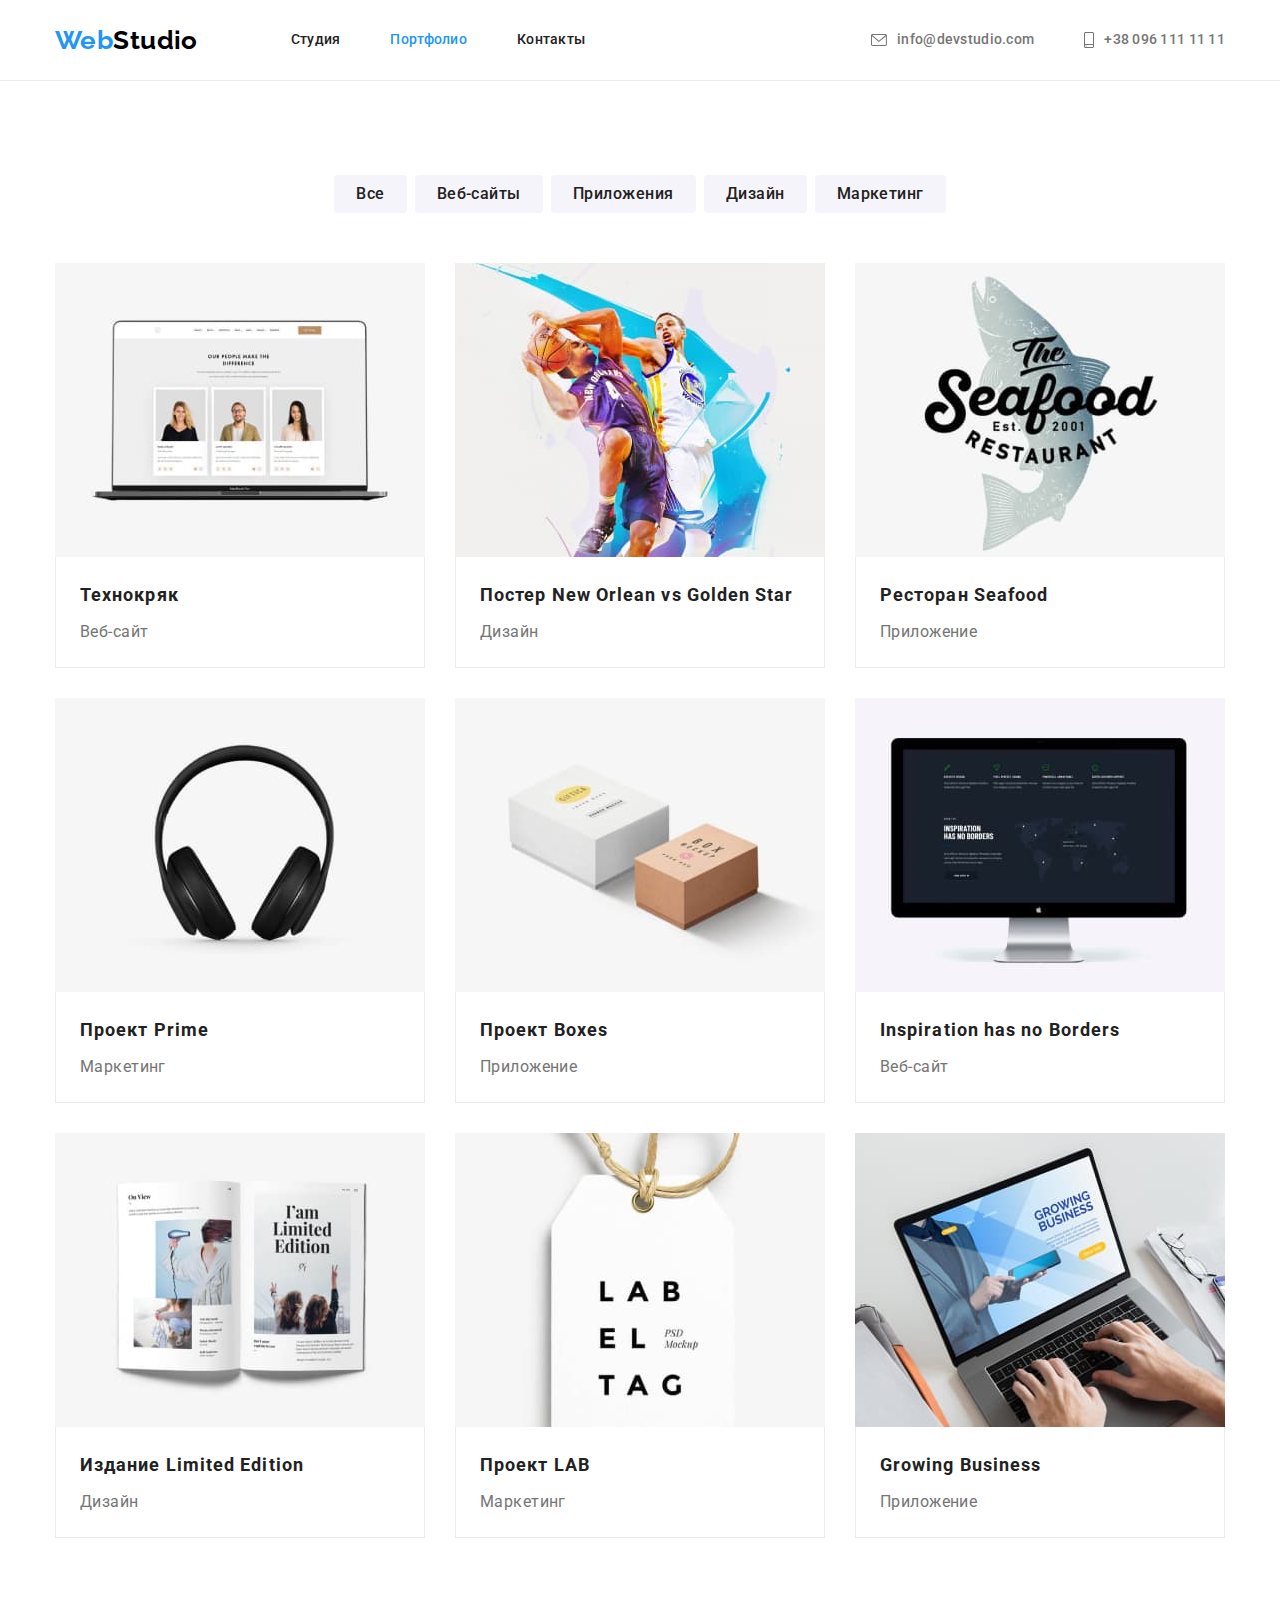
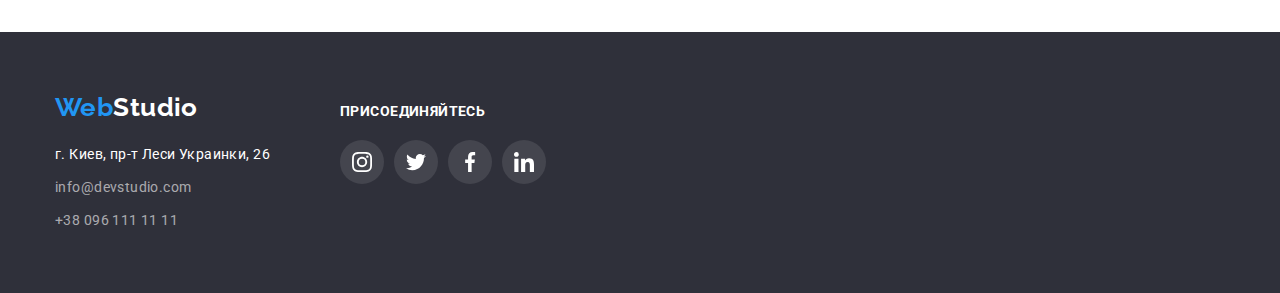
==== portfolio.html @ d5983f6f "copy" ====
<!DOCTYPE html>
<html lang="ru">
  <head>
    <meta charset="UTF-8" />
    <meta http-equiv="X-UA-Compatible" content="IE=edge" />
    <meta name="viewport" content="width=device-width, initial-scale=1.0" />
    <title>Портфолио</title>
    <link
      rel="stylesheet"
      href="https://cdn.jsdelivr.net/npm/modern-normalize@1.1.0/modern-normalize.min.css"
    />
    <link rel="preconnect" href="https://fonts.googleapis.com" />
    <link rel="preconnect" href="https://fonts.gstatic.com" crossorigin />
    <link
      href="https://fonts.googleapis.com/css2?family=Raleway:wght@700&family=Roboto:wght@400;500;700;900&display=swap"
      rel="stylesheet"
    />
    <link rel="stylesheet" href="./css/styles.css" />
  </head>
  <body>
    <header class="header">
      <div class="head-wrapper container">
        <nav class="nav">
          <a class="logo" href="./index.html" lang="en"><span class="logo-web">Web</span>Studio</a>
          <ul class="menu-list list">
            <li class="menu-item">
              <a class="menu-link link" href="./index.html">Студия</a>
            </li>
            <li class="menu-item">
              <a class="menu-link link current" href="./portfolio.html">Портфолио</a>
            </li>
            <li class="menu-item"><a class="menu-link link" href="#">Контакты</a></li>
          </ul>
        </nav>
        <ul class="contact-list list">
          <li class="contact-item">
            <a class="contact-link link" href="mailto:info@devstudio.com"
              ><svg class="contact-link-icon" width="16" height="12">
                <use href="./images/sprite.svg#envelope"></use>
              </svg>
              info@devstudio.com</a
            >
          </li>
          <li class="contact-item">
            <a class="contact-link link" href="tel:+380961111111"
              ><svg class="contact-link-icon" width="10" height="16">
                <use href="./images/sprite.svg#smartphone"></use>
              </svg>
              +38 096 111 11 11</a
            >
          </li>
        </ul>
      </div>
    </header>
    <main>
      <section class="portfolio section">
        <div class="container">
          <h1 class="visually-hidden">Портфолио</h1>
          <ul class="portfolio-btn-list list">
            <li class="btn-list-item"><button class="portfolio-btn" type="button">Все</button></li>
            <li class="btn-list-item">
              <button class="portfolio-btn" type="button">Веб-сайты</button>
            </li>
            <li class="btn-list-item">
              <button class="portfolio-btn" type="button">Приложения</button>
            </li>
            <li class="btn-list-item">
              <button class="portfolio-btn" type="button">Дизайн</button>
            </li>
            <li class="btn-list-item">
              <button class="portfolio-btn" type="button">Маркетинг</button>
            </li>
          </ul>
          <ul class="portfolio-list list">
            <li class="portfolio-list-item">
              <a href="#" class="portfolio-link link"
                ><img
                  class="portfolio-img"
                  src="./images/section-portfolio/portfolio1.jpg"
                  alt="Технокряк"
                  height="294"
                  width="370"
                />
                <div class="portfolio-item-wrapper">
                  <h2 class="portfolio-heading">Технокряк</h2>
                  <p class="portfolio-descr">Веб-сайт</p>
                </div></a
              >
            </li>
            <li class="portfolio-list-item">
              <a href="#" class="portfolio-link link"
                ><img
                  class="portfolio-img"
                  lang="en"
                  src="./images/section-portfolio/portfolio2.jpg"
                  alt="poster New Orlean vs
            Golden Star"
                  height="294"
                  width="370"
                />
                <div class="portfolio-item-wrapper">
                  <h2 lang="en" class="portfolio-heading">Постер New Orlean vs Golden Star</h2>
                  <p class="portfolio-descr">Дизайн</p>
                </div></a
              >
            </li>
            <li class="portfolio-list-item">
              <a href="#" class="portfolio-link link"
                ><img
                  class="portfolio-img"
                  src="./images/section-portfolio/portfolio3.jpg"
                  alt="Ресторан сифуд"
                  height="294"
                  width="370"
                />
                <div class="portfolio-item-wrapper">
                  <h2 lang="en" class="portfolio-heading">Ресторан Seafood</h2>
                  <p class="portfolio-descr">Приложение</p>
                </div></a
              >
            </li>
            <li class="portfolio-list-item">
              <a href="#" class="portfolio-link link"
                ><img
                  class="portfolio-img"
                  src="./images/section-portfolio/portfolio4.jpg"
                  alt="Проект прайм"
                  height="294"
                  width="370"
                />
                <div class="portfolio-item-wrapper">
                  <h2 lang="en" class="portfolio-heading">Проект Prime</h2>
                  <p class="portfolio-descr">Маркетинг</p>
                </div></a
              >
            </li>
            <li class="portfolio-list-item">
              <a href="#" class="portfolio-link link"
                ><img
                  class="portfolio-img"
                  src="./images/section-portfolio/portfolio5.jpg"
                  alt="Проект боксез"
                  height="294"
                  width="370"
                />
                <div class="portfolio-item-wrapper">
                  <h2 lang="en" class="portfolio-heading">Проект Boxes</h2>
                  <p class="portfolio-descr">Приложение</p>
                </div></a
              >
            </li>
            <li class="portfolio-list-item">
              <a href="#" class="portfolio-link link"
                ><img
                  class="portfolio-img"
                  lang="en"
                  src="./images/section-portfolio/portfolio6.jpg"
                  alt="Inspiration has no
            Borders"
                  height="294"
                  width="370"
                />
                <div class="portfolio-item-wrapper">
                  <h2 lang="en" class="portfolio-heading">Inspiration has no Borders</h2>
                  <p class="portfolio-descr">Веб-сайт</p>
                </div></a
              >
            </li>
            <li class="portfolio-list-item">
              <a href="#" class="portfolio-link link"
                ><img
                  class="portfolio-img"
                  src="./images/section-portfolio/portfolio7.jpg"
                  alt="Издание Лимитед Единшн"
                  height="294"
                  width="370"
                />
                <div class="portfolio-item-wrapper">
                  <h2 lang="en" class="portfolio-heading">Издание Limited Edition</h2>
                  <p class="portfolio-descr">Дизайн</p>
                </div></a
              >
            </li>
            <li class="portfolio-list-item">
              <a href="#" class="portfolio-link link"
                ><img
                  class="portfolio-img"
                  src="./images/section-portfolio/portfolio8.jpg"
                  alt="Проект ЛАБ"
                  height="294"
                  width="370"
                />
                <div class="portfolio-item-wrapper">
                  <h2 lang="en" class="portfolio-heading">Проект LAB</h2>
                  <p class="portfolio-descr">Маркетинг</p>
                </div></a
              >
            </li>
            <li class="portfolio-list-item">
              <a href="#" class="portfolio-link link"
                ><img
                  class="portfolio-img"
                  src="./images/section-portfolio/portfolio9.jpg"
                  alt="Растущий бизнесс"
                  height="294"
                  width="370"
                />
                <div class="portfolio-item-wrapper">
                  <h2 lang="en" class="portfolio-heading">Growing Business</h2>
                  <p class="portfolio-descr">Приложение</p>
                </div></a
              >
            </li>
          </ul>
        </div>
      </section>
    </main>
    <footer class="footer">
      <div class="footer-wrapper container">
        <div class="footer-wrapper-item">
          <a class="logo-footer" href="./index.html" lang="en"
            ><span class="logo-web">Web</span>Studio</a
          >
          <address class="adress">
            <ul class="adress-list list">
              <li class="adress-item">
                <a
                  class="adress-list-maps link"
                  href="https://goo.gl/maps/96DnFLnk3c7bB1Dx6"
                  target="_blank"
                  rel="noopener noreferrer"
                  >г. Киев, пр-т Леси Украинки, 26</a
                >
              </li>

              <li class="adress-item">
                <a class="adress-list-link link" href="mailto:info@devstudio.com"
                  >info@devstudio.com</a
                >
              </li>
              <li class="adress-item">
                <a class="adress-list-link link" href="tel:+380961111111">+38 096 111 11 11</a>
              </li>
            </ul>
          </address>
        </div>
        <div class="footer-wrapper-item">
          <h3 class="footer-paragraph">присоединяйтесь</h3>
          <ul class="social-list list social-list-footer">
            <li class="social-list-item">
              <a href="#" class="social-link-footer">
                <svg class="social-list-icon-footer" width="20px" height="20px">
                  <use href="./images/sprite.svg#instagram"></use>
                </svg>
              </a>
            </li>
            <li class="social-list-item">
              <a href="#" class="social-link-footer">
                <svg class="social-list-icon-footer" width="20px" height="20px">
                  <use href="./images/sprite.svg#twitter"></use>
                </svg>
              </a>
            </li>
            <li class="social-list-item">
              <a href="#" class="social-link-footer">
                <svg class="social-list-icon-footer" width="20px" height="20px">
                  <use href="./images/sprite.svg#facebook"></use>
                </svg>
              </a>
            </li>
            <li class="social-list-item">
              <a href="#" class="social-link-footer">
                <svg class="social-list-icon-footer" width="20px" height="20px">
                  <use href="./images/sprite.svg#linkedin"></use>
                </svg>
              </a>
            </li>
          </ul>
        </div>
      </div>
    </footer>
  </body>
</html>
---- css/styles.css ----
:root {
    --font-family-main: 'Roboto', sans-serif;
    --font-family-logo: 'Raleway', sans-serif;
    --main-text-color: #757575;
    --secondary-text-color: #212121;
    --logo-main-color: #2196F3;
    --logo-secondary-color: #000000;
    --body-main-color: #FFFFFF;
    --body-secondary-color: #2F303A;
    --body-third-color: #F5F4FA;
    --icon-background-color: #AFB1B8;
}
body {
    font-family: var(--font-family-main);
    background-color: var(--body-main-color);
    color: var(--secondary-text-color);
    font-size: 14px;
    letter-spacing: 0.03em;
}
/* ===== Normalize ====== */
h1, h2, h3, h4, h5, h6, p {
    margin: 0;
}
img {
    display: block;
    max-width: 100%;
    height: auto;
}
address {
    font-style:normal;
}
button {
    display: block;
    margin: 0 auto;
    cursor: pointer;
    color: var(--body-main-color);
    background-color: var(--logo-main-color);
    font-family: var(--font-family-main);
    border: none;
    border-radius: 4px;
}
.list {
    list-style: none;
    margin: 0;
    padding-left: 0;
}
.link {
    text-decoration: none;
    color: inherit;
}
.section {
    padding-top: 94px;
    padding-bottom: 94px;
}
.container {
    margin: 0 auto;
    width: 1200px;
    padding: 0 15px;
}
.visually-hidden {
    position: absolute;
    width: 1px;
    height: 1px;
    margin: -1px;
    border: 0;
    padding: 0;

    white-space: nowrap;
    clip-path: inset(100%);
    clip: rect(0 0 0 0);
    overflow: hidden;
}
/* header  */


.link:hover,
.link:focus {
    color: var(--logo-main-color);
}
.header {
    background-color: var(--body-main-color);
    border-bottom: 1px solid #ECECEC;
}
a.current {
color: var(--logo-main-color);
}
.head-wrapper {
    display: flex;
    
}
.nav {
    display: flex; 
    align-items: center;
    justify-content: flex-start;
}
.logo {
    font-family: var(--font-family-logo);
    font-weight: 700;
    font-size: 26px;
    line-height: 1.19;
    text-decoration: none;
    color: var(--logo-secondary-color);

    margin-right: 93px;
}
.logo-web {
    color: var(--logo-main-color);
}
.menu-list {
    display: flex;
}
.menu-item {
    margin-right: 50px;
}
.menu-link {
    font-family: var(--font-family-main);
    font-weight: 500;
    line-height: 1.14;
    letter-spacing: 0.02em;
    display: block;
    padding: 32px 0;
}
.contact-list {
    display: flex;
    align-items: center;
    margin-left: auto;
}
.contact-item:not(:last-child) {
    margin-right: 50px;
}
.contact-link {
    font-family: var(--font-family-main);
    font-weight: 500;
    line-height: 1.14;
    letter-spacing: 0.02em;

    color: var(--main-text-color);

    display: flex;
    align-items: center;
}
.contact-link-icon {
    fill: currentColor;
    margin-right: 10px;
}
/* ============== HERO ============== */
.hero {
    background-color: #c4c4c4;
    max-width: 1600px;
    height: 600px;
    padding-top: 200px;
    padding-bottom: 200px;
    margin: 0 auto;

    background-image: linear-gradient(rgba(47, 48, 58, 0.4), rgba(47, 48, 58, 0.4)), url(../images/hero.jpg);
    background-size: cover;
    background-repeat: no-repeat;
    background-position: center;
}
.hero-head {
    font-weight: 900;
    font-size: 44px;
    line-height: 1.36;
    text-align: center;
    letter-spacing: 0.06em;
    text-transform: uppercase;

    color: var(--body-main-color);
    width: 696px;
    margin: 0 auto;
}
.hero-btn {
    font-weight: 700;
    font-size: 16px;
    line-height: 1.88;
    align-items: center;
    letter-spacing: 0.06em;

    margin-top: 30px;
    padding: 10px 32px;
    border-radius: 4px;
}
.hero-btn:hover, .hero-btn:focus {
    background-color: #188CE8;
}
/* ============== bonuses ============== */
.h-bonuses {
    font-size: 14px;
    line-height: 1.42;
    text-transform: uppercase;

    margin-bottom: 10px;
}
.bonuses-descr {
    display: flex;
    align-items: center;
}
.bonuses-item:not(:last-child) {
    margin-right: 30px;
}
.bonuses-item {
    width: 270px;
}
.bonuses-item::before {
    content: '';
    height: 120px;
    width: 270px;
    background-color: var(--body-third-color);
    background-repeat: no-repeat;
    background-position: center center;
    display: inline-block;
    margin-bottom: 30px;
}
.bonuses-item:nth-child(1):before {
    content: '';
    background-image: url(../images/icons/antenna.svg);
}
.bonuses-item:nth-child(2):before {
    content: '';
    background-image: url(../images/icons/clock.svg);
}
.bonuses-item:nth-child(3):before {
    content: '';
    background-image: url(../images/icons/diagram.svg);
}
.bonuses-item:nth-child(4):before {
    content: '';
    background-image: url(../images/icons/astronaut.svg);
}
.descr-bonuses {
    line-height: 1.71;
    font-weight: 400px;

    color: var(--main-text-color);
}
/* ============= what-we-do =============== */
.what-we-do {
    padding-top: 0;
}
.main-heading {
    font-size: 36px;
    line-height: 1.17;
    text-align: center;

    margin-bottom: 50px;
}
.box-list {
    display: flex;
}
.box-list-item:not(:last-child) {
    margin-right: 30px;
}
/* ============= team =============== */
.team {
    background-color: var(--body-third-color);
}

.team-list-member:not(:last-child) {
    margin-right: 30px;
}
.team-list {
    display: flex;
}
.team-wrapper {
    border: 1px solid #ECECEC;
    border-radius: 0px 0px 4px 4px;
    border-top: none;

    padding-top: 30px;
    padding-bottom: 30px;
}
.team-names {
    font-weight: 500;
    font-size: 16px;
    line-height: 1.19;
    text-align: center;

    margin-bottom: 10px;
}
.team-position {
    font-size: 16px;
    line-height: 1.19;
    text-align: center;

    color: var(--main-text-color);
}
.team-list-member {
    background-color: var(--body-main-color);
    box-shadow: 0px 1px 3px rgba(0, 0, 0, 0.12), 0px 1px 1px rgba(0, 0, 0, 0.14), 0px 2px 1px rgba(0, 0, 0, 0.2);
    border-radius: 0px 0px 4px 4px;
}
.social-list {
    display: flex;
    justify-content: center;
    gap: 10px;
    margin-top: 16px;
}
.social-list-item {
    height: 44px;
    width: 44px;
}
.social-link {
    display: flex;
    align-items: center;
    justify-content: center;
    
    width: 100%;
    height: 100%;
    border-radius: 50%;
    color: var(--icon-background-color);
}
.social-list-icon {
    fill: currentColor;
}
.social-link:hover, .social-link:focus {
    background-color: var(--logo-main-color);
    color: var(--body-main-color);
}
/* ============= CLIENTS ============= */
.client-list {
    display: flex;
    justify-content: center;
    gap: 30px;
}
.client-list-link {
    display: flex;
    align-items: center;
    justify-content: center;
    
    width: 170px;
    height: 92px;
    border: 1px solid var(--icon-background-color);
    border-radius: 4px;
    color: var(--icon-background-color);
}

.client-list-icon {
    fill: currentColor;
}
.client-list-link:hover, .client-list-link:focus {
    border: 1px solid var(--logo-main-color);
    color: var(--logo-main-color);
}
 /* ============= footer ========= */
.footer {
    background-color: var(--body-secondary-color);
    padding: 60px 0;
}
.logo-footer {
    width: auto;
    font-family: var(--font-family-logo);
    font-weight: 700;
    font-size: 26px;
    line-height: 1.19;
    text-decoration: none;

    color: var(--body-main-color);
    margin-bottom: 20px;
    display: block;
}
.adress-item:not(:last-child) {
    margin-bottom: 9px;
}
.adress-list {
    line-height: 1.71;
}
.adress-list-maps {
    color: var(--body-main-color);
}
.adress-list-link {
    color: #FFFFFF99;
}
.footer-paragraph {
    font-weight: 700;
    font-size: 14px;
    line-height: 1.14;
    text-transform: uppercase;
    color: var(--body-main-color);
}
.footer-wrapper {
    display: flex;
    align-items: baseline;
}
.social-link-footer {
    display: flex;
    justify-content: center;
    align-items: center;
    width: 100%;
    height: 100%;
    border-radius: 50%;
    background-color: rgba(255, 255, 255, 0.1);
    color: var(--body-main-color);
}
.social-list-icon-footer {
    fill: var(--body-main-color);
}
.social-link-footer:hover, .social-link-footer:focus {
    background-color: var(--logo-main-color);
}
.footer-wrapper-item:not(:last-child) {
    margin-right: 70px;
}
.social-list-footer {
    margin-top: 20px;
}
/* ======== portfolio  ============
body*/
.portfolio-btn {
    font-family: inherit;
    font-weight: 500;
    font-size: 16px;
    line-height: 1.62;
    cursor: pointer;
    letter-spacing: 0.03em;

    color: var(--secondary-text-color);
    background-color: var(--body-third-color);

    padding: 6px 22px;
    border: transparent;
    border-radius: 4px;
}
.portfolio-btn:hover, .portfolio-btn:focus {
    background-color: var(--logo-main-color);
    color: var(--body-main-color);
    box-shadow: 0px 3px 1px rgba(0, 0, 0, 0.1), 0px 1px 2px rgba(0, 0, 0, 0.08), 0px 2px 2px rgba(0, 0, 0, 0.12);
}
.portfolio-btn-list {
    display: flex;
    justify-content: center; 
}
.btn-list-item:not(:last-child) {
    margin-right: 8px;
}
.portfolio-list {
    margin-top: 50px;
    display: flex;
    flex-wrap: wrap;
    gap: 30px;
}
.portfolio-list-item {
    background-color: var(--body-main-color);
}
.portfolio-link {
    display: block;
}
.portfolio-link:hover, .portfolio-link:focus {
    box-shadow: 0px 1px 1px rgba(0, 0, 0, 0.12), 0px 4px 4px rgba(0, 0, 0, 0.06), 1px 4px 6px rgba(0, 0, 0, 0.16);
}
.portfolio-heading {
    font-size: 18px;
    line-height: 2;
    letter-spacing: 0.06em;
    color: var(--secondary-text-color);

    margin-bottom: 4px;
}
.portfolio-descr {
    font-size: 16px;
    line-height: 1.88;

    color: var(--main-text-color);
}
.portfolio-item-wrapper {
    border: 1px solid #ECECEC;
    border-top: none;
    padding: 20px 24px;
}
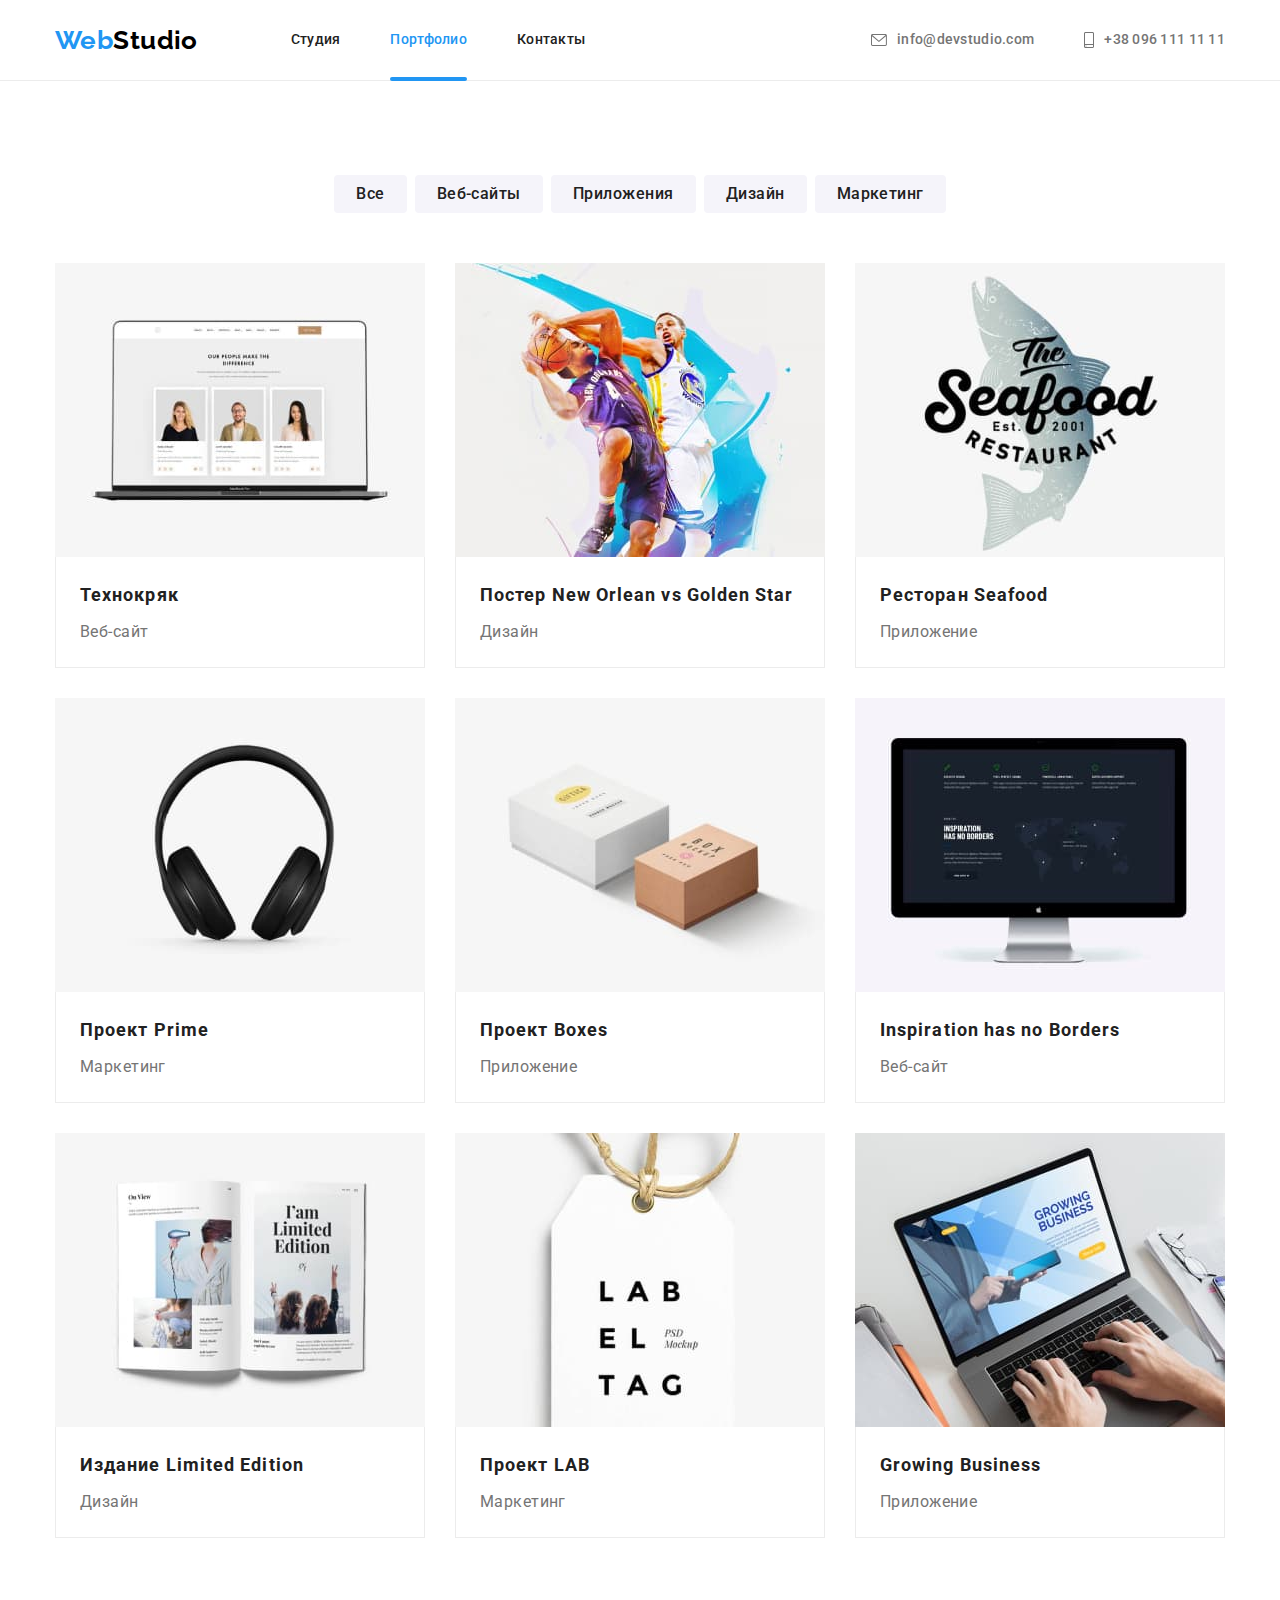
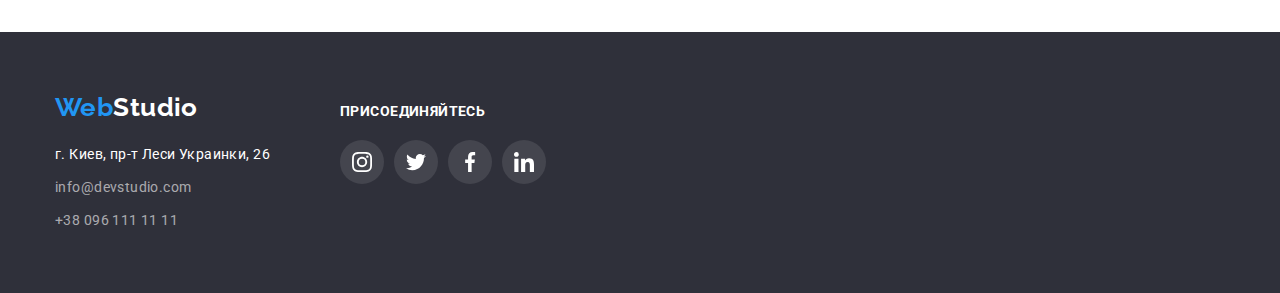
==== commit 5f0491ee: "done" ====
--- a/portfolio.html
+++ b/portfolio.html
@@ -74,13 +74,13 @@
           <ul class="portfolio-list list">
             <li class="portfolio-list-item">
               <a href="#" class="portfolio-link link"
-                ><img
+                ><div class="portfolio-img-wrapper"><img
                   class="portfolio-img"
                   src="./images/section-portfolio/portfolio1.jpg"
                   alt="Технокряк"
                   height="294"
                   width="370"
-                />
+                /><p class="img-overlay-text">Ресурс пропонує комплексні пропозиції з різним рівнем функціоналу та сервісів. Все це дозволить відвідувачу отримати вичерпні відомості про компанію чи приватну особу.</p></div>
                 <div class="portfolio-item-wrapper">
                   <h2 class="portfolio-heading">Технокряк</h2>
                   <p class="portfolio-descr">Веб-сайт</p>
@@ -89,7 +89,7 @@
             </li>
             <li class="portfolio-list-item">
               <a href="#" class="portfolio-link link"
-                ><img
+                ><div class="portfolio-img-wrapper"><img
                   class="portfolio-img"
                   lang="en"
                   src="./images/section-portfolio/portfolio2.jpg"
@@ -97,7 +97,7 @@
             Golden Star"
                   height="294"
                   width="370"
-                />
+                /><p class="img-overlay-text">Ресурс пропонує комплексні пропозиції з різним рівнем функціоналу та сервісів. Все це дозволить відвідувачу отримати вичерпні відомості про компанію чи приватну особу.</p></div>
                 <div class="portfolio-item-wrapper">
                   <h2 lang="en" class="portfolio-heading">Постер New Orlean vs Golden Star</h2>
                   <p class="portfolio-descr">Дизайн</p>
@@ -106,13 +106,13 @@
             </li>
             <li class="portfolio-list-item">
               <a href="#" class="portfolio-link link"
-                ><img
+                ><div class="portfolio-img-wrapper"><img
                   class="portfolio-img"
                   src="./images/section-portfolio/portfolio3.jpg"
                   alt="Ресторан сифуд"
                   height="294"
                   width="370"
-                />
+                /><p class="img-overlay-text">Ресурс пропонує комплексні пропозиції з різним рівнем функціоналу та сервісів. Все це дозволить відвідувачу отримати вичерпні відомості про компанію чи приватну особу.</p></div>
                 <div class="portfolio-item-wrapper">
                   <h2 lang="en" class="portfolio-heading">Ресторан Seafood</h2>
                   <p class="portfolio-descr">Приложение</p>
@@ -121,13 +121,13 @@
             </li>
             <li class="portfolio-list-item">
               <a href="#" class="portfolio-link link"
-                ><img
+                ><div class="portfolio-img-wrapper"><img
                   class="portfolio-img"
                   src="./images/section-portfolio/portfolio4.jpg"
                   alt="Проект прайм"
                   height="294"
                   width="370"
-                />
+                /><p class="img-overlay-text">Ресурс пропонує комплексні пропозиції з різним рівнем функціоналу та сервісів. Все це дозволить відвідувачу отримати вичерпні відомості про компанію чи приватну особу.</p></div>
                 <div class="portfolio-item-wrapper">
                   <h2 lang="en" class="portfolio-heading">Проект Prime</h2>
                   <p class="portfolio-descr">Маркетинг</p>
@@ -136,13 +136,13 @@
             </li>
             <li class="portfolio-list-item">
               <a href="#" class="portfolio-link link"
-                ><img
+                ><div class="portfolio-img-wrapper"><img
                   class="portfolio-img"
                   src="./images/section-portfolio/portfolio5.jpg"
                   alt="Проект боксез"
                   height="294"
                   width="370"
-                />
+                /><p class="img-overlay-text">Ресурс пропонує комплексні пропозиції з різним рівнем функціоналу та сервісів. Все це дозволить відвідувачу отримати вичерпні відомості про компанію чи приватну особу.</p></div>
                 <div class="portfolio-item-wrapper">
                   <h2 lang="en" class="portfolio-heading">Проект Boxes</h2>
                   <p class="portfolio-descr">Приложение</p>
@@ -151,7 +151,7 @@
             </li>
             <li class="portfolio-list-item">
               <a href="#" class="portfolio-link link"
-                ><img
+                ><div class="portfolio-img-wrapper"><img
                   class="portfolio-img"
                   lang="en"
                   src="./images/section-portfolio/portfolio6.jpg"
@@ -159,7 +159,7 @@
             Borders"
                   height="294"
                   width="370"
-                />
+                /><p class="img-overlay-text">Ресурс пропонує комплексні пропозиції з різним рівнем функціоналу та сервісів. Все це дозволить відвідувачу отримати вичерпні відомості про компанію чи приватну особу.</p></div>
                 <div class="portfolio-item-wrapper">
                   <h2 lang="en" class="portfolio-heading">Inspiration has no Borders</h2>
                   <p class="portfolio-descr">Веб-сайт</p>
@@ -168,13 +168,13 @@
             </li>
             <li class="portfolio-list-item">
               <a href="#" class="portfolio-link link"
-                ><img
+                ><div class="portfolio-img-wrapper"><img
                   class="portfolio-img"
                   src="./images/section-portfolio/portfolio7.jpg"
                   alt="Издание Лимитед Единшн"
                   height="294"
                   width="370"
-                />
+                /><p class="img-overlay-text">Ресурс пропонує комплексні пропозиції з різним рівнем функціоналу та сервісів. Все це дозволить відвідувачу отримати вичерпні відомості про компанію чи приватну особу.</p></div>
                 <div class="portfolio-item-wrapper">
                   <h2 lang="en" class="portfolio-heading">Издание Limited Edition</h2>
                   <p class="portfolio-descr">Дизайн</p>
@@ -183,13 +183,13 @@
             </li>
             <li class="portfolio-list-item">
               <a href="#" class="portfolio-link link"
-                ><img
+                ><div class="portfolio-img-wrapper"><img
                   class="portfolio-img"
                   src="./images/section-portfolio/portfolio8.jpg"
                   alt="Проект ЛАБ"
                   height="294"
                   width="370"
-                />
+                /><p class="img-overlay-text">Ресурс пропонує комплексні пропозиції з різним рівнем функціоналу та сервісів. Все це дозволить відвідувачу отримати вичерпні відомості про компанію чи приватну особу.</p></div>
                 <div class="portfolio-item-wrapper">
                   <h2 lang="en" class="portfolio-heading">Проект LAB</h2>
                   <p class="portfolio-descr">Маркетинг</p>
@@ -198,13 +198,13 @@
             </li>
             <li class="portfolio-list-item">
               <a href="#" class="portfolio-link link"
-                ><img
+                ><div class="portfolio-img-wrapper"><img
                   class="portfolio-img"
                   src="./images/section-portfolio/portfolio9.jpg"
                   alt="Растущий бизнесс"
                   height="294"
                   width="370"
-                />
+                /><p class="img-overlay-text">Ресурс пропонує комплексні пропозиції з різним рівнем функціоналу та сервісів. Все це дозволить відвідувачу отримати вичерпні відомості про компанію чи приватну особу.</p></div>
                 <div class="portfolio-item-wrapper">
                   <h2 lang="en" class="portfolio-heading">Growing Business</h2>
                   <p class="portfolio-descr">Приложение</p>
@@ -248,28 +248,28 @@
           <h3 class="footer-paragraph">присоединяйтесь</h3>
           <ul class="social-list list social-list-footer">
             <li class="social-list-item">
-              <a href="#" class="social-link-footer">
+              <a href="#" class="social-link-footer link">
                 <svg class="social-list-icon-footer" width="20px" height="20px">
                   <use href="./images/sprite.svg#instagram"></use>
                 </svg>
               </a>
             </li>
             <li class="social-list-item">
-              <a href="#" class="social-link-footer">
+              <a href="#" class="social-link-footer link">
                 <svg class="social-list-icon-footer" width="20px" height="20px">
                   <use href="./images/sprite.svg#twitter"></use>
                 </svg>
               </a>
             </li>
             <li class="social-list-item">
-              <a href="#" class="social-link-footer">
+              <a href="#" class="social-link-footer link">
                 <svg class="social-list-icon-footer" width="20px" height="20px">
                   <use href="./images/sprite.svg#facebook"></use>
                 </svg>
               </a>
             </li>
             <li class="social-list-item">
-              <a href="#" class="social-link-footer">
+              <a href="#" class="social-link-footer link">
                 <svg class="social-list-icon-footer" width="20px" height="20px">
                   <use href="./images/sprite.svg#linkedin"></use>
                 </svg>
--- a/css/styles.css
+++ b/css/styles.css
@@ -9,6 +9,7 @@
     --body-secondary-color: #2F303A;
     --body-third-color: #F5F4FA;
     --icon-background-color: #AFB1B8;
+    --time-and-function: 250ms cubic-bezier(0.4, 0, 0.2, 1);
 }
 body {
     font-family: var(--font-family-main);
@@ -47,6 +48,7 @@
 .link {
     text-decoration: none;
     color: inherit;
+    transition: color var(--time-and-function), background-color var(--time-and-function);
 }
 .section {
     padding-top: 94px;
@@ -70,9 +72,7 @@
     clip: rect(0 0 0 0);
     overflow: hidden;
 }
-/* header  */
-
-
+/* ==================== header ======================= */
 .link:hover,
 .link:focus {
     color: var(--logo-main-color);
@@ -81,12 +81,21 @@
     background-color: var(--body-main-color);
     border-bottom: 1px solid #ECECEC;
 }
-a.current {
+.menu-link.current {
 color: var(--logo-main-color);
 }
+.menu-link.current::after {
+    position: absolute;
+    display: block;
+    bottom: -1px;
+    height: 4px;
+    width: 100%;
+    content: '';
+    background-color: var(--logo-main-color);
+    border-radius: 2px;
+}
 .head-wrapper {
-    display: flex;
-    
+    display: flex;=
 }
 .nav {
     display: flex; 
@@ -113,6 +122,7 @@
     margin-right: 50px;
 }
 .menu-link {
+    position: relative;
     font-family: var(--font-family-main);
     font-weight: 500;
     line-height: 1.14;
@@ -179,6 +189,7 @@
     margin-top: 30px;
     padding: 10px 32px;
     border-radius: 4px;
+    transition: background-color var(--time-and-function);
 }
 .hero-btn:hover, .hero-btn:focus {
     background-color: #188CE8;
@@ -250,6 +261,24 @@
 .box-list-item:not(:last-child) {
     margin-right: 30px;
 }
+.box-wrapper {
+    position: relative;
+}
+.box-header {
+    position: absolute;
+    padding: 27px 0;
+    width: 100%;
+    bottom: 0;
+    background-color: rgba(47, 48, 58, 0.8);
+
+    font-weight: 700;
+    font-size: 14px;
+    line-height: 1.14;
+    text-align: center;
+    text-transform: uppercase;
+
+    color: var(--body-main-color);
+}
 /* ============= team =============== */
 .team {
     background-color: var(--body-third-color);
@@ -332,13 +361,14 @@
     border: 1px solid var(--icon-background-color);
     border-radius: 4px;
     color: var(--icon-background-color);
+    transition: border-color var(--time-and-function), color var(--time-and-function);
 }
 
 .client-list-icon {
     fill: currentColor;
 }
 .client-list-link:hover, .client-list-link:focus {
-    border: 1px solid var(--logo-main-color);
+    border-color:  var(--logo-main-color);
     color: var(--logo-main-color);
 }
  /* ============= footer ========= */
@@ -402,6 +432,56 @@
 }
 .social-list-footer {
     margin-top: 20px;
+}
+/* ======================== MODAL ==================== */
+.backdrop.is-hidden {
+    visibility: hidden;
+    opacity: 0;
+    pointer-events: none;
+    transform: rotate(-90deg) scale(3);
+
+}
+
+.backdrop {
+    position: fixed;
+    display: flex;
+    justify-content: center;
+    align-items: center;
+    top: 0;
+    left: 0;
+    width: 100%;
+    height: 100%;
+    background-color: rgba(0, 0, 0, 0.2);
+
+    transition: opacity var(--time-and-function), transform var(--time-and-function), visibility var(--time-and-function);
+}
+
+.modal {
+    position: relative;
+    background-color: var(--body-main-color);
+    box-shadow: 0px 1px 3px rgba(0, 0, 0, 0.12), 0px 1px 1px rgba(0, 0, 0, 0.14), 0px 2px 1px rgba(0, 0, 0, 0.2);
+    border-radius: 4px;
+    width: 528px;
+    height: 581px;
+}
+
+.modal-close-btn {
+    display: flex;
+    justify-content: center;
+    align-items: center;
+
+    position: absolute;
+    top: 8px;
+    right: 8px;
+
+    width: 30px;
+    height: 30px;
+    background-color: transparent;
+    border: 1px solid rgba(0, 0, 0, 0.1);
+    border-radius: 50%;
+}
+.modal-close-icon {
+    fill: var(--logo-secondary-color);
 }
 /* ======== portfolio  ============
 body*/
@@ -419,6 +499,7 @@
     padding: 6px 22px;
     border: transparent;
     border-radius: 4px;
+    transition: color var(--time-and-function), background-color var(--time-and-function), box-shadow var(--time-and-function);
 }
 .portfolio-btn:hover, .portfolio-btn:focus {
     background-color: var(--logo-main-color);
@@ -443,6 +524,7 @@
 }
 .portfolio-link {
     display: block;
+    transition: box-shadow var(--time-and-function);
 }
 .portfolio-link:hover, .portfolio-link:focus {
     box-shadow: 0px 1px 1px rgba(0, 0, 0, 0.12), 0px 4px 4px rgba(0, 0, 0, 0.06), 1px 4px 6px rgba(0, 0, 0, 0.16);
@@ -465,4 +547,32 @@
     border: 1px solid #ECECEC;
     border-top: none;
     padding: 20px 24px;
+}
+.portfolio-img-wrapper {
+    position: relative;
+    overflow: hidden;
+    
+    
+}
+.img-overlay-text {
+    position: absolute;
+    top: 0;
+
+    display: block;
+    padding: 63px 24px;
+    height: 100%;
+    width: 100%;
+    transform: translate(0, 101%);
+    font-weight: 400;
+    font-size: 18px;
+    line-height: 1.56;
+
+    transition: transform var(--time-and-function);
+    
+    background-color: rgba(33, 150, 243, 0.9);
+    color: var(--body-main-color);
+}
+.portfolio-link:hover .img-overlay-text,
+.portfolio-link:focus .img-overlay-text {
+    transform: translate(0, 0);
 }